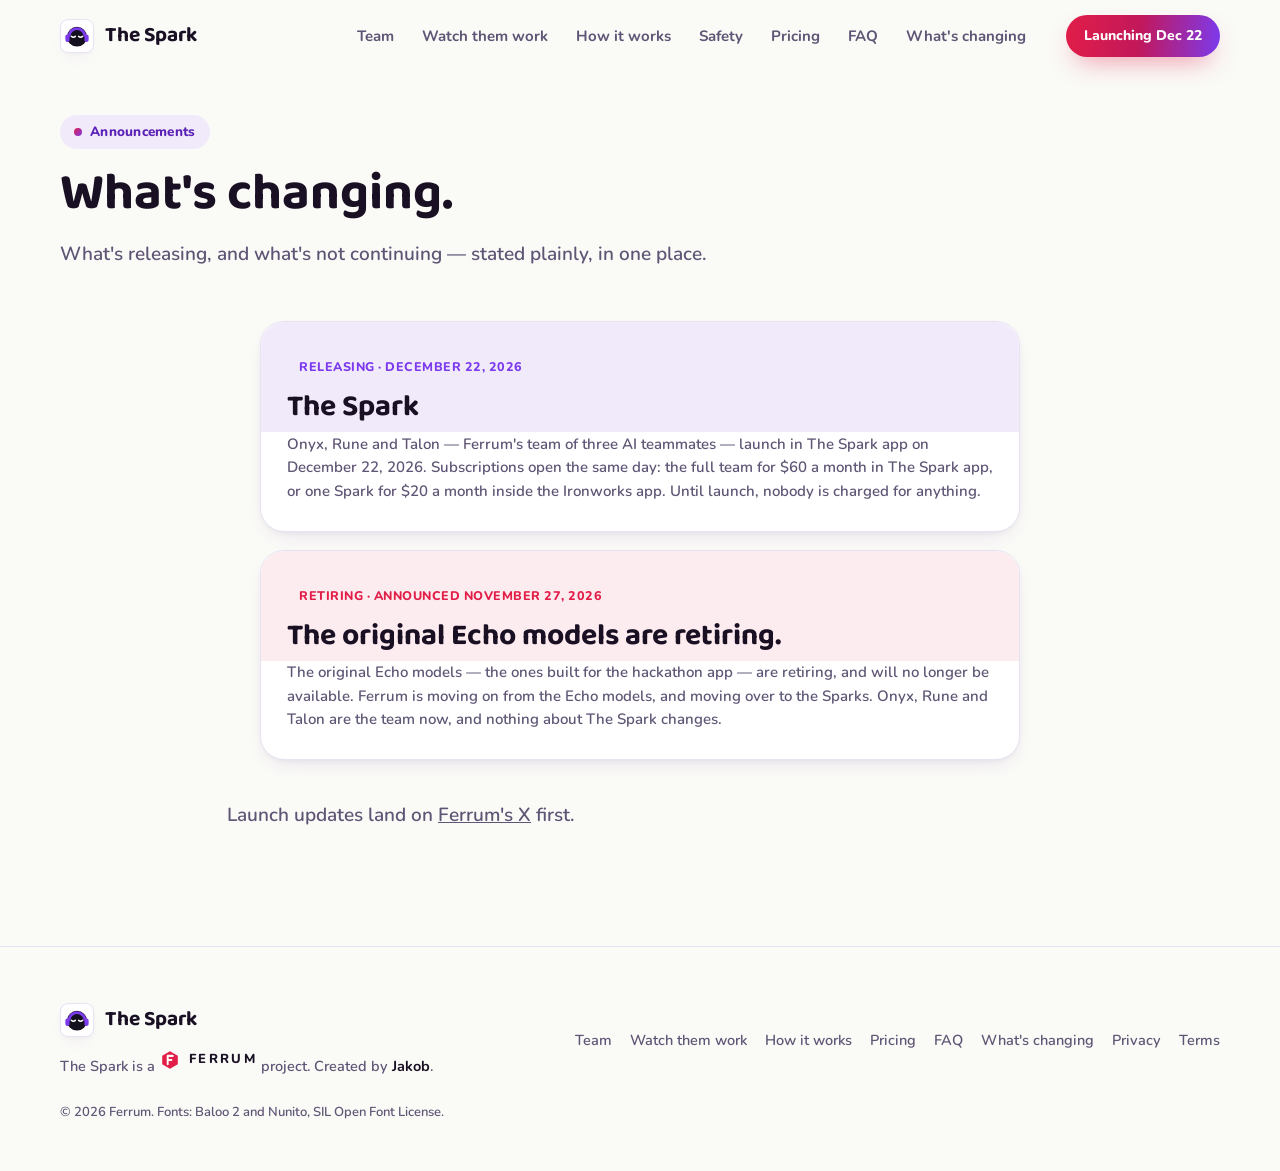
==== docs/changes.html @ 1550c0f9 "Add What's changing page: Spark release + original Echo models retiring" ====
<!DOCTYPE html>
<html lang="en">
<head>
<meta charset="UTF-8">
<meta name="viewport" content="width=device-width, initial-scale=1.0">
<title>What's changing | The Spark — Ferrum</title>
<meta name="description" content="What's releasing and what's not continuing at Ferrum — stated plainly. The Spark launches December 22, 2026. The original Echo models are retiring.">
<link rel="icon" href="assets/onyx.svg" type="image/svg+xml">
<link rel="preconnect" href="https://fonts.googleapis.com">
<link rel="preconnect" href="https://fonts.gstatic.com" crossorigin>
<link href="https://fonts.googleapis.com/css2?family=Baloo+2:wght@600;700;800&family=Nunito:ital,wght@0,400;0,600;0,700;0,800;1,400&display=swap" rel="stylesheet">
<link rel="stylesheet" href="css/site.css">
</head>
<body>
<a class="skip" href="#changes">Skip to content</a>

<header class="nav" id="nav">
  <div class="wrap nav__in">
    <a class="brand" href="index.html" aria-label="The Spark — home"><img class="face face--tile" src="assets/onyx.svg" alt="" width="34" height="34">The Spark</a>
    <button class="nav__menu" id="menu" aria-expanded="false" aria-label="Open menu" aria-controls="navlinks"><span></span><span></span><span></span></button>
    <ul class="nav__links" id="navlinks">
      <li><a href="index.html#team">Team</a></li>
      <li><a href="index.html#app">Watch them work</a></li>
      <li><a href="index.html#how">How it works</a></li>
      <li><a href="index.html#safety">Safety</a></li>
      <li><a href="index.html#pricing">Pricing</a></li>
      <li><a href="index.html#faq">FAQ</a></li>
      <li><a href="changes.html">What's changing</a></li>
    </ul>
    <a class="btn btn--primary btn--sm" href="index.html#get">Launching Dec 22</a>
  </div>
</header>

<main>
<section id="changes" aria-labelledby="changes-h">
  <div class="wrap">
    <div class="sec-head reveal">
      <span class="kicker">Announcements</span>
      <h1 id="changes-h" style="font-size:clamp(34px,5vw,52px)">What's changing.</h1>
      <p class="lead">What's releasing, and what's not continuing — stated plainly, in one place.</p>
    </div>

    <div class="team" style="grid-template-columns:1fr;max-width:760px;margin:0 auto">
      <article class="tcard reveal" style="--i:0;--tint:#F1EAFB;--accent:#7C3AED">
        <span class="role">Releasing · December 22, 2026</span>
        <h3>The Spark</h3>
        <p>Onyx, Rune and Talon — Ferrum's team of three AI teammates — launch in The Spark app on December 22, 2026. Subscriptions open the same day: the full team for $60 a month in The Spark app, or one Spark for $20 a month inside the Ironworks app. Until launch, nobody is charged for anything.</p>
      </article>

      <article class="tcard reveal" style="--i:1;--tint:#FDECEF;--accent:#E11D48">
        <span class="role">Retiring · Announced November 27, 2026</span>
        <h3>The original Echo models are retiring.</h3>
        <p>The original Echo models — the ones built for the hackathon app — are retiring, and will no longer be available. Ferrum is moving on from the Echo models, and moving over to the Sparks. Onyx, Rune and Talon are the team now, and nothing about The Spark changes.</p>
      </article>
    </div>

    <p class="lead" style="text-align:center;margin-top:40px">Launch updates land on <a href="https://x.com/FerrumFoundry">Ferrum's X</a> first.</p>
  </div>
</section>
</main>

<footer>
  <div class="wrap foot">
    <div><a class="brand" href="index.html"><img class="face face--tile" src="assets/onyx.svg" alt="" width="34" height="34">The Spark</a><p style="margin-top:12px">The Spark is a <span class="ferrum"><svg viewBox="0 0 24 24" fill="none" stroke="currentColor" stroke-width="1.8" stroke-linecap="round" stroke-linejoin="round" aria-hidden="true" focusable="false"><path d="M12 2.5 20.5 7.3v9.4L12 21.5 3.5 16.7V7.3Z" fill="#E11D48" stroke="none"/><path d="M9.5 16.5v-9h5.5M9.5 12h4" stroke="#FAFAF7" stroke-width="2.2"/></svg>FERRUM</span> project. Created by <b>Jakob</b>.</p></div>
    <nav aria-label="Footer"><a href="index.html#team">Team</a><a href="index.html#app">Watch them work</a><a href="index.html#how">How it works</a><a href="index.html#pricing">Pricing</a><a href="index.html#faq">FAQ</a><a href="changes.html">What's changing</a><a href="https://ferrumfoundry.github.io/foundry/privacy.html">Privacy</a><a href="https://ferrumfoundry.github.io/foundry/privacy.html">Terms</a></nav>
    <p style="width:100%;font-size:13px">© 2026 Ferrum. Fonts: Baloo 2 and Nunito, SIL Open Font License.</p>
  </div>
</footer>
<script src="js/site.js" defer></script>
</body>
</html>
---- docs/css/site.css ----
/* The Spark — Ferrum. Light "bright sibling" design system.
   Warm off-white, ink text, spark red → violet reserved for accents,
   buttons and the closing band. Faces-first, friendly, clean.
   Fonts: Baloo 2 (display) + Nunito (body) via Google Fonts, OFL. */
:root{
  --bg:#FAFAF7;
  --bg-warm:#F5F1EA;
  --surface:#FFFFFF;
  --tint-violet:#F1EAFB;
  --tint-rose:#FDECEF;
  --tint-amethyst:#F7EDFD;
  --ink:#1A1023;
  --ink-2:#3D3452;
  --muted:#5F5575;
  --dim:#8A7FA3;
  --line:#E8E2F2;
  --line-2:#D9CFEA;
  --red:#E11D48;--red-dark:#BE123C;
  --violet:#7C3AED;--violet-dark:#5B21B6;
  --amethyst:#C084FC;
  --green:#15924F;--green-bg:#E5F6EC;
  --radius:24px;--radius-sm:16px;
  --display:"Baloo 2",ui-rounded,system-ui,sans-serif;
  --sans:"Nunito",ui-sans-serif,system-ui,-apple-system,"Segoe UI",Roboto,Helvetica,Arial,sans-serif;
  --ease:cubic-bezier(.2,.7,.2,1);
  --shadow:0 18px 44px -20px rgba(90,50,160,.20),0 4px 14px -6px rgba(26,16,35,.08);
  --shadow-sm:0 8px 22px -12px rgba(90,50,160,.22),0 2px 6px -2px rgba(26,16,35,.06);
}
*,*::before,*::after{box-sizing:border-box}
html{scroll-behavior:smooth;scroll-padding-top:88px;-webkit-text-size-adjust:100%}
body{margin:0;background:var(--bg);color:var(--ink);font-family:var(--sans);font-size:17px;line-height:1.6;-webkit-font-smoothing:antialiased;overflow-x:hidden}
img,svg{display:block;max-width:100%}
main{overflow-x:clip}
a{color:inherit}
:focus-visible{outline:3px solid var(--violet);outline-offset:3px;border-radius:8px}
.skip{position:absolute;left:-999px;top:8px;z-index:100;background:var(--red);color:#fff;padding:8px 14px;border-radius:10px;font-weight:800;text-decoration:none}
.skip:focus{left:12px}
.wrap{width:min(1160px,100% - 48px);margin-inline:auto}
h1,h2,h3{font-family:var(--display);line-height:1.12;margin:0;font-weight:700;color:var(--ink)}
h2{font-size:clamp(32px,4.4vw,50px);letter-spacing:-.01em}
h3{font-size:22px}
p{margin:0}
.lead{color:var(--muted);font-size:clamp(17px,1.5vw,19px);max-width:62ch;font-weight:600}
.grad{background:linear-gradient(95deg,var(--red) 10%,var(--violet) 90%);-webkit-background-clip:text;background-clip:text;color:transparent}
section{position:relative;padding:clamp(72px,9vw,118px) 0}
.band{background:var(--bg-warm)}
.sec-head{display:grid;gap:16px;margin-bottom:52px;max-width:720px}
.sec-head--center{margin-inline:auto;text-align:center;justify-items:center}
.kicker{display:inline-flex;align-items:center;gap:8px;width:fit-content;padding:6px 14px;border-radius:999px;background:var(--tint-violet);color:var(--violet-dark);font-weight:800;font-size:13.5px;letter-spacing:.02em}
.kicker::before{content:"";width:8px;height:8px;border-radius:50%;background:linear-gradient(135deg,var(--red),var(--violet))}
.sec-head--center .kicker{margin-inline:auto}
.face{display:block}
.face--tile{background:#fff;border:1px solid var(--line);border-radius:24%;box-shadow:var(--shadow-sm)}

/* ---------- nav ---------- */
.nav{position:fixed;inset:0 0 auto 0;z-index:50;transition:background .3s,border-color .3s,box-shadow .3s;border-bottom:1px solid transparent}
.nav.is-stuck{background:rgba(250,250,247,.86);-webkit-backdrop-filter:blur(14px) saturate(1.3);backdrop-filter:blur(14px) saturate(1.3);border-color:var(--line);box-shadow:0 6px 24px -18px rgba(26,16,35,.25)}
.nav__in{display:flex;align-items:center;gap:28px;height:72px}
.brand{display:flex;align-items:center;gap:11px;text-decoration:none;font-family:var(--display);font-weight:700;font-size:21px;color:var(--ink)}
.brand .face{width:34px;height:34px}
.nav__links{display:flex;gap:4px;margin-left:auto;list-style:none;padding:0;margin-block:0}
.nav__links a{display:block;text-decoration:none;color:var(--muted);font-weight:700;font-size:15px;padding:8px 12px;border-radius:999px;transition:color .2s,background .2s}
.nav__links a:hover{color:var(--ink);background:var(--tint-violet)}
.nav__links a.is-active{color:var(--violet-dark);background:var(--tint-violet)}
.nav__menu{display:none;margin-left:auto;background:#fff;border:1px solid var(--line-2);color:var(--ink);border-radius:12px;width:44px;height:44px;cursor:pointer}
.nav__menu span{display:block;width:18px;height:2px;background:currentColor;margin:4px auto;border-radius:2px;transition:transform .3s,opacity .3s}
.nav.is-open .nav__menu span:nth-child(1){transform:translateY(6px) rotate(45deg)}
.nav.is-open .nav__menu span:nth-child(2){opacity:0}
.nav.is-open .nav__menu span:nth-child(3){transform:translateY(-6px) rotate(-45deg)}

/* ---------- buttons ---------- */
.btn{position:relative;display:inline-flex;align-items:center;gap:10px;padding:14px 26px;border-radius:999px;font-weight:800;font-size:16px;text-decoration:none;cursor:pointer;font-family:inherit;transition:transform .25s var(--ease),box-shadow .25s,background .25s}
.btn svg{width:18px;height:18px;flex:none}
.btn:hover{transform:translateY(-2px)}
.btn--primary{border:0;color:#fff;background:linear-gradient(95deg,var(--red) 0%,#C2185B 48%,var(--violet) 100%);box-shadow:0 12px 26px -10px rgba(225,29,72,.5)}
.btn--primary:hover{box-shadow:0 16px 32px -10px rgba(124,58,237,.55)}
.btn--ghost{border:2px solid var(--line-2);background:#fff;color:var(--ink)}
.btn--ghost:hover{border-color:var(--violet);color:var(--violet-dark)}
.btn--light{border:0;background:#fff;color:var(--ink);box-shadow:0 12px 26px -12px rgba(0,0,0,.45)}
.btn--light:hover{color:var(--violet-dark)}
.btn--sm{padding:10px 18px;font-size:14px}

/* ---------- hero ---------- */
.hero{padding:132px 0 84px;text-align:center;overflow:hidden}
.hero__wash{position:absolute;inset:0;pointer-events:none}
.hero__wash i{position:absolute;border-radius:50%;filter:blur(70px)}
.wash--red{width:520px;height:520px;left:-140px;top:-120px;background:radial-gradient(circle,rgba(225,29,72,.13),transparent 65%)}
.wash--violet{width:560px;height:560px;right:-160px;top:-80px;background:radial-gradient(circle,rgba(124,58,237,.14),transparent 65%)}
.wash--amber{width:420px;height:420px;left:38%;bottom:-260px;background:radial-gradient(circle,rgba(192,132,252,.12),transparent 65%)}
.hero__in{position:relative;display:grid;justify-items:center}
.trio{display:flex;align-items:flex-end;justify-content:center;gap:clamp(10px,3vw,34px);margin-bottom:38px}
.trio__face{margin:0;display:grid;justify-items:center;gap:10px}
.trio__face img{border-radius:50%;animation:bob 5.2s ease-in-out infinite}
.trio__face--lead img{width:clamp(150px,24vw,210px);height:auto;filter:drop-shadow(0 22px 30px rgba(124,58,237,.30))}
.trio__face--side img{width:clamp(104px,17vw,150px);height:auto;animation-delay:-1.7s}
.trio__face--side:last-child img{animation-delay:-3.3s;filter:drop-shadow(0 18px 26px rgba(225,29,72,.26))}
.trio__face--side:first-child img{filter:drop-shadow(0 18px 26px rgba(168,85,247,.28))}
.trio figcaption{font-weight:800;font-size:14px;color:var(--muted)}
@keyframes bob{0%,100%{transform:translateY(0)}50%{transform:translateY(-9px)}}
.hero h1{font-size:clamp(40px,6.2vw,68px);font-weight:800;letter-spacing:-.015em;max-width:16ch}
.hero .lead{margin-top:22px;text-align:center}
.hero__cta{display:flex;gap:14px;flex-wrap:wrap;justify-content:center;margin-top:32px}
.hero__meta{margin-top:22px;color:var(--dim);font-size:14.5px;font-weight:700}

/* ---------- reveal ---------- */
.reveal{opacity:0;transform:translateY(22px);transition:opacity .8s var(--ease),transform .8s var(--ease);transition-delay:calc(var(--i,0) * 80ms)}
.reveal.is-in{opacity:1;transform:none}

/* ---------- team ---------- */
.team{display:grid;grid-template-columns:repeat(3,1fr);gap:18px}
.tcard{position:relative;padding:30px 26px 28px;border-radius:var(--radius);background:var(--surface);border:1px solid var(--line);box-shadow:var(--shadow-sm);transition:transform .35s var(--ease),box-shadow .35s}
.tcard:hover{transform:translateY(-5px);box-shadow:var(--shadow)}
.tcard::before{content:"";position:absolute;inset:0 0 auto 0;height:110px;border-radius:var(--radius) var(--radius) 0 0;background:var(--tint)}
.tcard .face{position:relative;width:104px;height:104px;margin-bottom:18px;filter:drop-shadow(0 12px 18px rgba(26,16,35,.18))}
.bob{animation:bob 5.2s ease-in-out infinite}
.tcard .role{position:relative;display:inline-block;padding:4px 12px;border-radius:999px;background:var(--tint);color:var(--accent);font-weight:800;font-size:12.5px;letter-spacing:.04em;text-transform:uppercase}
.tcard h3{position:relative;font-size:30px;margin:10px 0 8px}
.tcard p{position:relative;color:var(--muted);font-size:15px;font-weight:600;line-height:1.55}
.tcard ul{position:relative;list-style:none;padding:0;margin:18px 0 0;display:grid;gap:8px;font-size:14px;color:var(--muted);font-weight:600}
.tcard li{display:flex;gap:9px}
.tcard li::before{content:"";flex:none;width:7px;height:7px;border-radius:50%;margin-top:8px;background:var(--accent)}

/* ---------- watch them work ---------- */
.devices{position:relative;margin-bottom:8px}
.frame{margin:0;border-radius:22px;background:#fff;padding:10px;border:1px solid var(--line);box-shadow:var(--shadow)}
.frame img{border-radius:14px;width:100%;height:auto}
.phone{position:absolute;right:-1%;bottom:-46px;width:24%;margin:0;border-radius:34px;padding:8px;background:#fff;border:1px solid var(--line);box-shadow:var(--shadow)}
.phone img{border-radius:27px;width:100%;height:auto}
.flist{display:grid;grid-template-columns:repeat(4,1fr);gap:16px;margin-top:84px}
.flist>div{background:var(--surface);border:1px solid var(--line);border-radius:var(--radius-sm);padding:20px;box-shadow:var(--shadow-sm)}
.flist h3{font-size:17.5px;margin-bottom:5px}
.flist p{color:var(--muted);font-size:14.5px;font-weight:600}
.reach{display:grid;grid-template-columns:1fr 1fr;gap:18px;margin-top:22px;align-items:start}
.msg{padding:20px 22px;border-radius:20px;background:var(--surface);border:1px solid var(--line);box-shadow:var(--shadow-sm)}
.msg__h{display:flex;align-items:center;gap:10px;color:var(--dim);font-size:12.5px;font-weight:800;letter-spacing:.06em;text-transform:uppercase;margin-bottom:12px}
.msg__h .face{width:28px;height:28px}
.msg .you{display:block;margin-left:auto;width:fit-content;max-width:88%;background:var(--violet);color:#fff;padding:10px 15px;border-radius:18px 18px 4px 18px;font-size:15px;font-weight:600;margin-bottom:9px}
.msg .bot{display:block;width:fit-content;max-width:92%;background:var(--tint-violet);color:var(--ink-2);padding:10px 15px;border-radius:18px 18px 18px 4px;font-size:15px;font-weight:600}
.msg p{color:var(--ink-2);font-size:15.5px;font-weight:600}
.msg__note{margin-top:12px;color:var(--muted)!important;font-size:14.5px!important}
.wave{display:flex;align-items:center;gap:3px;height:30px;margin:4px 0 12px}
.wave i{width:3.5px;border-radius:3px;background:linear-gradient(var(--red),var(--violet));height:30%;animation:wave 1.1s ease-in-out infinite}
.wave i:nth-child(3n){animation-delay:-.3s}.wave i:nth-child(4n){animation-delay:-.55s}.wave i:nth-child(5n){animation-delay:-.8s}.wave i:nth-child(7n){animation-delay:-.15s}
@keyframes wave{50%{height:100%}}

/* ---------- how it works ---------- */
.steps{list-style:none;margin:0 0 26px;padding:0;display:grid;grid-template-columns:repeat(3,1fr);gap:18px;counter-reset:step}
.step{position:relative;background:var(--surface);border:1px solid var(--line);border-radius:var(--radius);padding:28px 26px;box-shadow:var(--shadow-sm)}
.step__n{display:grid;place-items:center;width:46px;height:46px;border-radius:50%;background:linear-gradient(135deg,var(--red),var(--violet));color:#fff;font-family:var(--display);font-weight:800;font-size:21px;margin-bottom:18px;box-shadow:0 8px 18px -6px rgba(225,29,72,.55)}
.step h3{font-size:23px;margin-bottom:8px}
.step p{color:var(--muted);font-size:15.5px;font-weight:600}
.record{background:var(--surface);border:1px solid var(--line);border-radius:var(--radius);box-shadow:var(--shadow);overflow:hidden}
.record__bar{display:flex;align-items:center;gap:12px;padding:16px 22px;border-bottom:1px solid var(--line);background:var(--tint-violet)}
.record__bar b{font-family:var(--display);font-size:18px}
.record__sample{padding:3px 11px;border-radius:999px;background:#fff;border:1px solid var(--line-2);color:var(--violet-dark);font-size:12.5px;font-weight:800;letter-spacing:.03em;text-transform:uppercase}
.record__count{margin-left:auto;color:var(--muted);font-size:13.5px;font-weight:800}
.log{list-style:none;margin:0;padding:14px 12px 18px;display:grid;gap:4px}
.log li{display:flex;align-items:center;gap:12px;padding:10px 12px;border-radius:14px;opacity:0;transform:translateY(8px);transition:opacity .45s var(--ease),transform .45s var(--ease),background .4s}
.log li.is-in{opacity:1;transform:none}
.log li.is-now{background:var(--tint-violet)}
.log .face{width:34px;height:34px;flex:none}
.log .t{flex:1;min-width:0;font-size:15px;font-weight:700;line-height:1.35}
.log .t small{display:block;color:var(--dim);font-size:12.5px;font-weight:700}
.log time{font-size:12px;color:var(--dim);font-weight:800}
.log .ok{width:20px;height:20px;flex:none;color:var(--green)}
.log .approve-li{display:block;padding:2px 6px}
.approve{padding:18px;border-radius:18px;border:2px solid #F6C3CF;background:var(--tint-rose)}
.approve__h{display:flex;align-items:center;gap:10px;font-size:15.5px}
.approve__h .face{width:30px;height:30px}
.approve .row{display:flex;gap:9px;margin-top:14px}
.approve .row span{flex:1;text-align:center;padding:9px 0;border-radius:12px;font-weight:800;font-size:14.5px;background:#fff;border:1px solid var(--line-2);color:var(--ink-2)}
.approve .row .do{background:var(--violet);border-color:var(--violet);color:#fff}
.approve.is-done .row .dont{background:var(--green);border-color:var(--green);color:#fff}
.approve .row .dont{transition:background .4s,border-color .4s,color .4s}
.approve__note{margin-top:12px;color:var(--muted);font-size:13.5px;font-weight:600}
.approve__note b{color:var(--ink)}

/* ---------- safety ---------- */
.sgrid{display:grid;grid-template-columns:repeat(3,1fr);gap:18px}
.scard{padding:26px;border-radius:var(--radius);background:var(--surface);border:1px solid var(--line);box-shadow:var(--shadow-sm);transition:transform .35s var(--ease),box-shadow .35s}
.scard:hover{transform:translateY(-4px);box-shadow:var(--shadow)}
.scard .ic{width:44px;height:44px;border-radius:14px;display:grid;place-items:center;margin-bottom:16px;background:var(--tint-rose);color:var(--red-dark)}
.scard:nth-child(even) .ic{background:var(--tint-violet);color:var(--violet-dark)}
.scard .ic svg{width:23px;height:23px}
.scard h3{font-size:19.5px;margin-bottom:7px}
.scard p{color:var(--muted);font-size:15px;font-weight:600}

/* ---------- pricing ---------- */
.price-grid{display:grid;grid-template-columns:1fr 1fr;gap:18px}
.plat{position:relative;padding:30px;border-radius:26px;background:var(--surface);border:1px solid var(--line);box-shadow:var(--shadow-sm);display:flex;flex-direction:column;gap:18px;transition:transform .35s var(--ease),box-shadow .35s}
.plat:hover{transform:translateY(-4px);box-shadow:var(--shadow)}
.plat--team{border:2px solid transparent;background:linear-gradient(var(--surface),var(--surface)) padding-box,linear-gradient(120deg,var(--red),var(--violet)) border-box}
.plat__tag{position:absolute;top:-14px;left:26px;padding:4px 13px;border-radius:999px;background:linear-gradient(95deg,var(--red),var(--violet));color:#fff;font-size:12.5px;font-weight:800;letter-spacing:.03em;text-transform:uppercase}
.plat__h{display:flex;align-items:center;gap:14px}
.plat__h .faces{display:flex}
.plat__h .faces .face{width:46px;height:46px}
.plat__h .faces .face + .face{margin-left:-13px}
.plat__h h3{font-size:22px}
.plat__h small{color:var(--dim);font-size:14px;font-weight:700}
.plat .price{font-family:var(--display);font-size:clamp(42px,4.6vw,56px);font-weight:800;letter-spacing:-.01em;line-height:1;color:var(--ink)}
.plat .price small{font-family:var(--sans);font-size:17px;color:var(--muted);font-weight:700}
.plat ul{margin:0;padding:0;list-style:none;display:grid;gap:11px}
.plat li{display:flex;gap:12px;color:var(--muted);font-size:15.5px;font-weight:600;align-items:flex-start}
.plat li svg{flex:none;width:20px;height:20px;margin-top:2px;color:var(--red)}
.plat--team li svg{color:var(--violet)}
.price-note{margin-top:24px;color:var(--muted);font-size:15.5px;font-weight:600;max-width:80ch}
.price-note b{color:var(--ink)}

/* ---------- faq ---------- */
.faq{max-width:860px;margin-inline:auto}
.faq details{border-bottom:1px solid var(--line-2)}
.faq summary{list-style:none;cursor:pointer;display:flex;justify-content:space-between;align-items:center;gap:20px;padding:24px 4px;font-family:var(--display);font-weight:700;font-size:20px;color:var(--ink)}
.faq summary::-webkit-details-marker{display:none}
.faq summary i{position:relative;flex:none;width:30px;height:30px;border-radius:50%;background:#fff;border:1px solid var(--line-2);transition:transform .4s var(--ease),background .3s}
.faq summary i::before,.faq summary i::after{content:"";position:absolute;left:50%;top:50%;width:11px;height:2px;margin:-1px 0 0 -5.5px;background:var(--violet-dark);border-radius:2px}
.faq summary i::after{transform:rotate(90deg);transition:transform .4s var(--ease)}
.faq details[open] summary i{background:var(--tint-violet);transform:rotate(180deg)}
.faq details[open] summary i::after{transform:rotate(0)}
.faq .ans{display:grid;grid-template-rows:0fr;transition:grid-template-rows .45s var(--ease)}
.faq details[open] .ans{grid-template-rows:1fr}
.faq .ans>div{overflow:hidden}
.faq .ans p{color:var(--muted);font-weight:600;padding:0 4px 24px;max-width:70ch}

/* ---------- closing band ---------- */
.closing{position:relative;overflow:hidden;border-radius:34px;padding:clamp(40px,6vw,72px);color:#fff;background:linear-gradient(120deg,var(--red) 0%,#C2185B 45%,var(--violet) 100%);box-shadow:0 30px 60px -28px rgba(190,18,60,.55)}
.closing::after{content:"";position:absolute;inset:auto -10% -55% auto;width:480px;height:480px;border-radius:50%;background:radial-gradient(circle,rgba(255,255,255,.22),transparent 65%);pointer-events:none}
.closing__head{display:flex;align-items:center;gap:26px;margin-bottom:8px}
.closing__head .face{width:96px;height:96px;animation:bob 6s ease-in-out infinite;filter:drop-shadow(0 16px 26px rgba(0,0,0,.35))}
.closing h2{color:#fff}
.closing .lead{color:rgba(255,255,255,.88)}
.closing__cta{margin-top:32px;display:flex;gap:14px;flex-wrap:wrap;align-items:center}
.closing__note{margin-top:28px;color:rgba(255,255,255,.85);font-size:15px;font-weight:600;max-width:80ch}
.closing__note b{color:#fff}
.notice{margin-top:18px;display:inline-flex;gap:10px;align-items:flex-start;padding:12px 16px;border-radius:14px;background:rgba(255,255,255,.14);border:1px solid rgba(255,255,255,.35);color:#fff;font-size:14px;font-weight:600}
.notice svg{width:18px;height:18px;flex:none;margin-top:1px}

/* ---------- footer ---------- */
footer{padding:56px 0 48px;border-top:1px solid var(--line);color:var(--muted);font-size:14.5px;font-weight:600}
.foot{display:flex;flex-wrap:wrap;gap:24px;align-items:center;justify-content:space-between}
.foot nav{display:flex;gap:18px;flex-wrap:wrap}
.foot nav a{text-decoration:none;color:var(--muted)}
.foot nav a:hover{color:var(--ink)}
.foot b{color:var(--ink)}
.ferrum{display:inline-flex;align-items:center;gap:8px;font-weight:800;letter-spacing:.18em;font-size:13px;color:var(--ink)}
.ferrum svg{width:22px;height:22px}

/* ---------- responsive ---------- */
@media (max-width:920px){
  .nav__links{position:fixed;inset:72px 0 auto 0;flex-direction:column;padding:12px 20px 20px;background:rgba(250,250,247,.97);-webkit-backdrop-filter:blur(16px);backdrop-filter:blur(16px);border-bottom:1px solid var(--line);box-shadow:0 24px 34px -24px rgba(26,16,35,.3);transform:translateY(-12px);opacity:0;pointer-events:none;transition:opacity .25s,transform .25s}
  .nav.is-open .nav__links{opacity:1;transform:none;pointer-events:auto}
  .nav__links a{padding:13px 12px;font-size:17px}
  .nav__menu{display:block}
  .nav .btn--sm{display:none}
  .team,.sgrid{grid-template-columns:1fr 1fr}
  .flist{grid-template-columns:1fr 1fr}
  .steps{grid-template-columns:1fr}
  .phone{width:27%;bottom:-34px}
}
@media (max-width:600px){
  body{font-size:16px}
  .wrap{width:calc(100% - 36px)}
  .hero{padding-top:112px}
  .hero__cta .btn{flex:1 1 100%;justify-content:center}
  .team,.sgrid,.flist,.price-grid,.reach{grid-template-columns:1fr}
  .flist{margin-top:64px}
  .phone{width:32%;right:0;bottom:-26px}
  .closing__head{flex-direction:column;align-items:flex-start}
  .trio{gap:8px}
  .trio figcaption{font-size:12px}
}
@media (prefers-reduced-motion:reduce){
  html{scroll-behavior:auto}
  *,*::before,*::after{animation:none!important;transition:none!important}
  .reveal,.log li{opacity:1!important;transform:none!important}
}
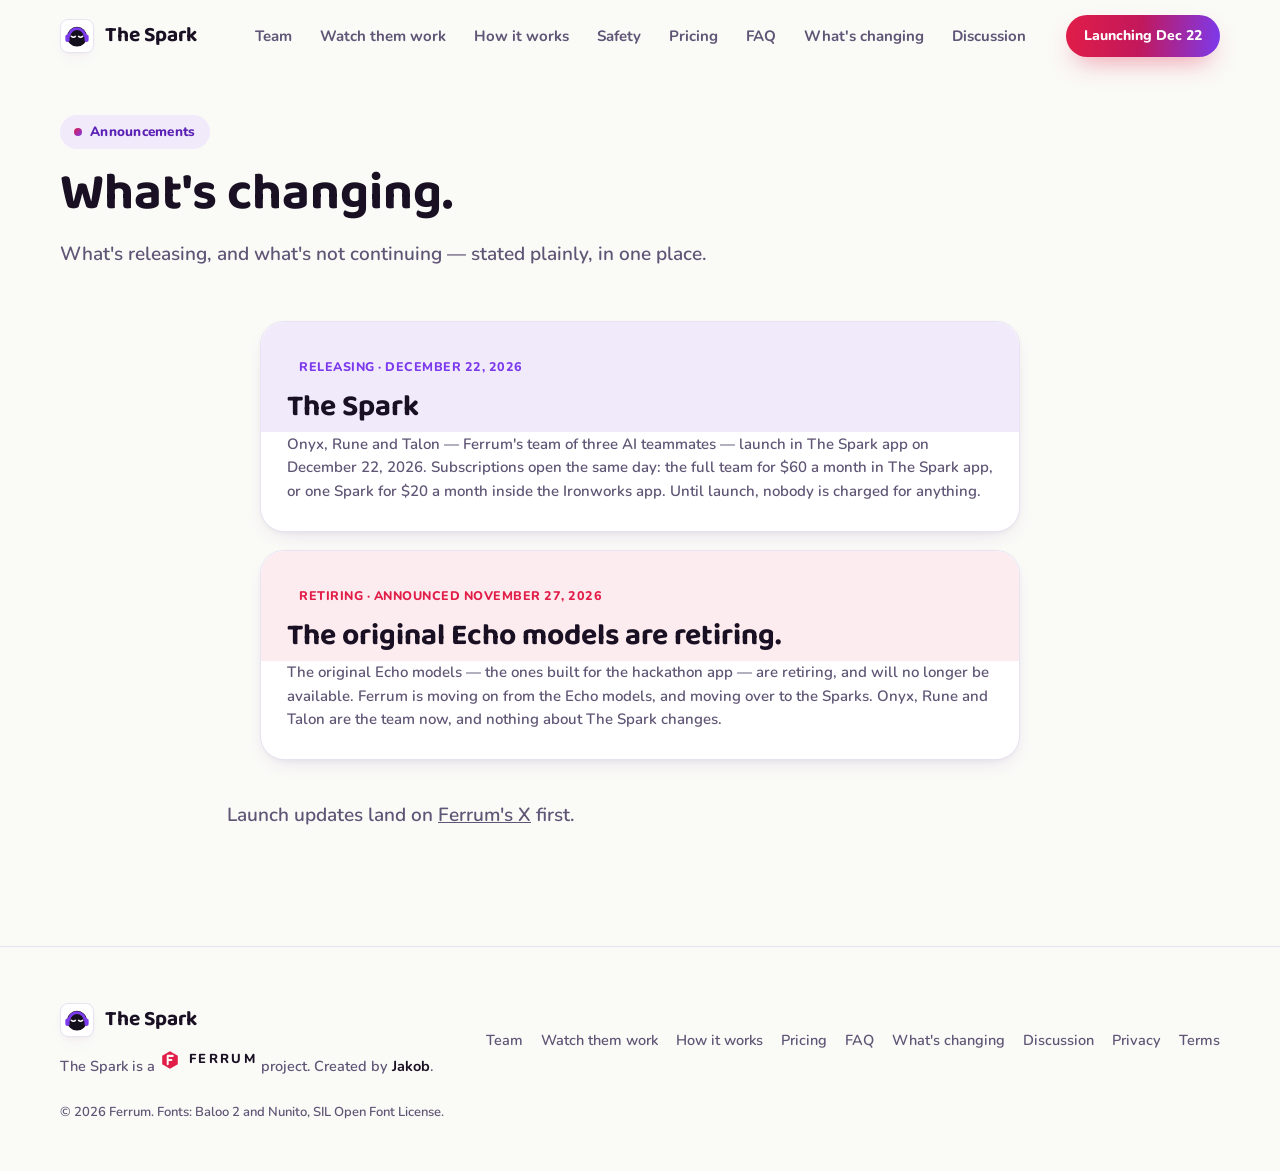
==== commit 3020f339: "Link Discussion page from nav and footer" ====
--- a/docs/changes.html
+++ b/docs/changes.html
@@ -26,6 +26,7 @@
       <li><a href="index.html#pricing">Pricing</a></li>
       <li><a href="index.html#faq">FAQ</a></li>
       <li><a href="changes.html">What's changing</a></li>
+      <li><a href="discuss.html">Discussion</a></li>
     </ul>
     <a class="btn btn--primary btn--sm" href="index.html#get">Launching Dec 22</a>
   </div>
@@ -62,7 +63,7 @@
 <footer>
   <div class="wrap foot">
     <div><a class="brand" href="index.html"><img class="face face--tile" src="assets/onyx.svg" alt="" width="34" height="34">The Spark</a><p style="margin-top:12px">The Spark is a <span class="ferrum"><svg viewBox="0 0 24 24" fill="none" stroke="currentColor" stroke-width="1.8" stroke-linecap="round" stroke-linejoin="round" aria-hidden="true" focusable="false"><path d="M12 2.5 20.5 7.3v9.4L12 21.5 3.5 16.7V7.3Z" fill="#E11D48" stroke="none"/><path d="M9.5 16.5v-9h5.5M9.5 12h4" stroke="#FAFAF7" stroke-width="2.2"/></svg>FERRUM</span> project. Created by <b>Jakob</b>.</p></div>
-    <nav aria-label="Footer"><a href="index.html#team">Team</a><a href="index.html#app">Watch them work</a><a href="index.html#how">How it works</a><a href="index.html#pricing">Pricing</a><a href="index.html#faq">FAQ</a><a href="changes.html">What's changing</a><a href="https://ferrumfoundry.github.io/foundry/privacy.html">Privacy</a><a href="https://ferrumfoundry.github.io/foundry/privacy.html">Terms</a></nav>
+    <nav aria-label="Footer"><a href="index.html#team">Team</a><a href="index.html#app">Watch them work</a><a href="index.html#how">How it works</a><a href="index.html#pricing">Pricing</a><a href="index.html#faq">FAQ</a><a href="changes.html">What's changing</a><a href="discuss.html">Discussion</a><a href="https://ferrumfoundry.github.io/foundry/privacy.html">Privacy</a><a href="https://ferrumfoundry.github.io/foundry/privacy.html">Terms</a></nav>
     <p style="width:100%;font-size:13px">© 2026 Ferrum. Fonts: Baloo 2 and Nunito, SIL Open Font License.</p>
   </div>
 </footer>
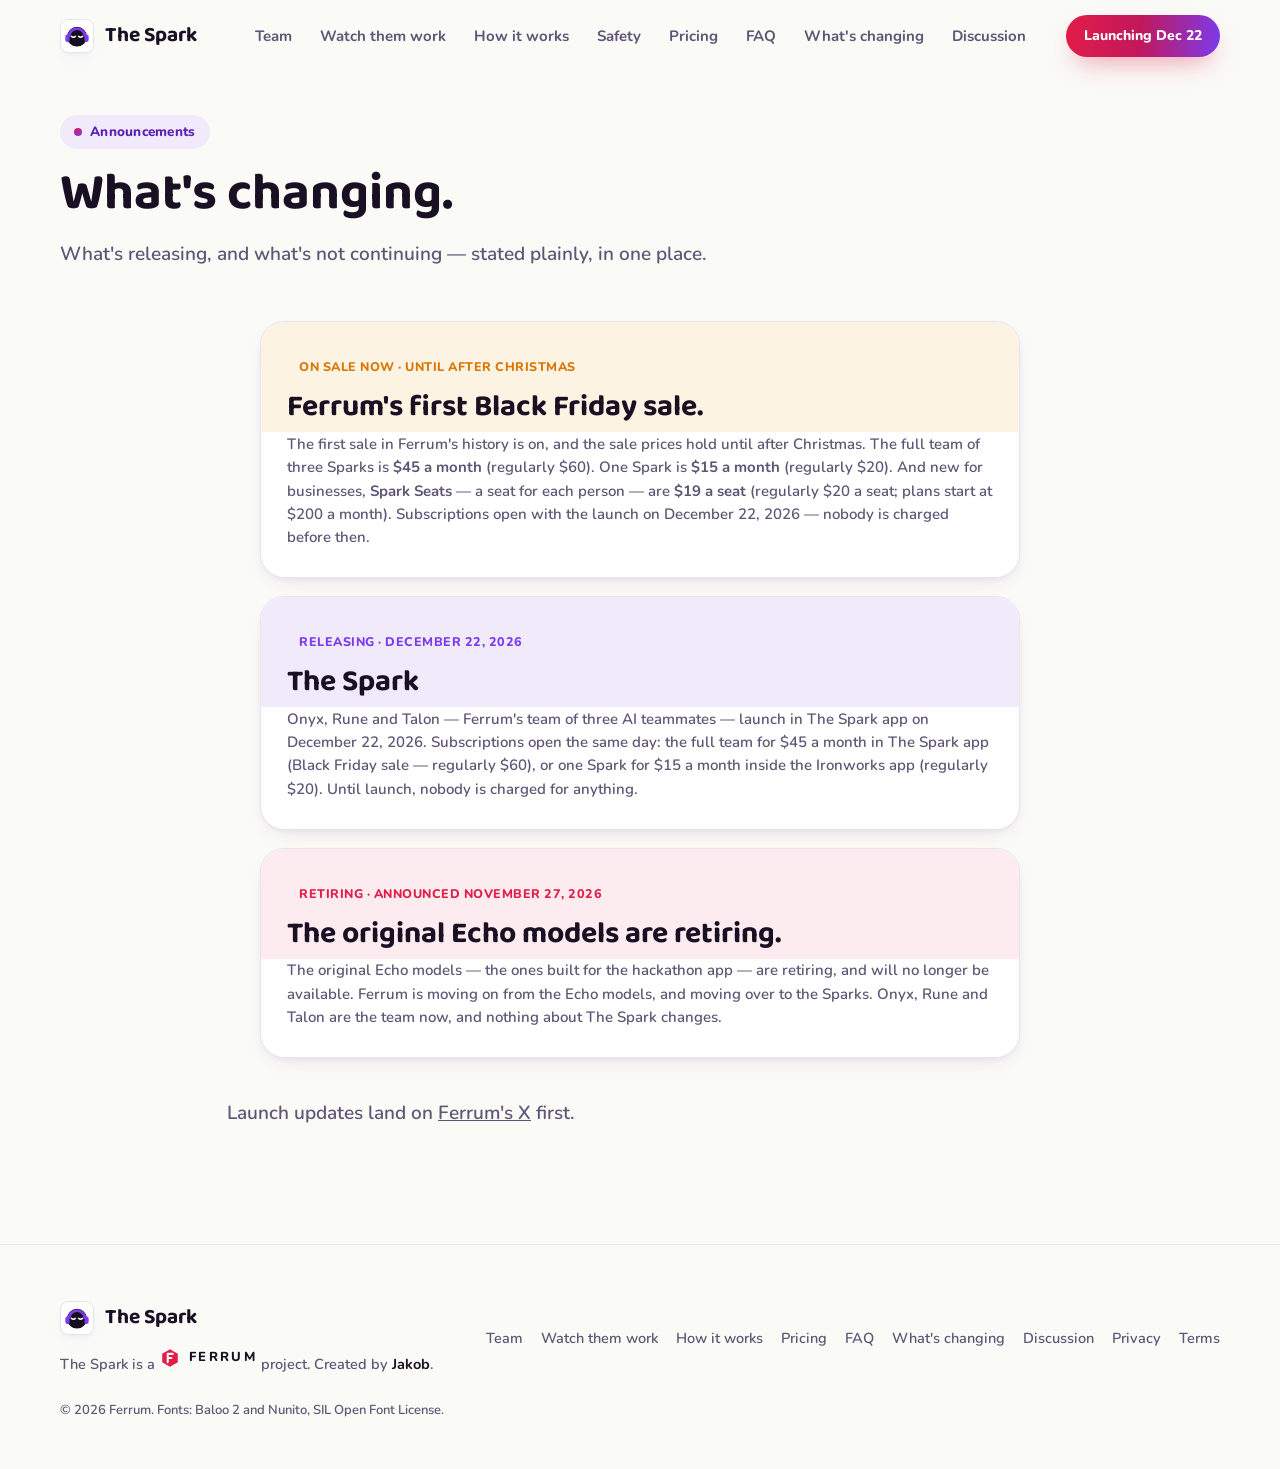
==== commit 206644f5: "Announce Ferrum first Black Friday sale; update launch prices" ====
--- a/docs/changes.html
+++ b/docs/changes.html
@@ -42,13 +42,19 @@
     </div>
 
     <div class="team" style="grid-template-columns:1fr;max-width:760px;margin:0 auto">
-      <article class="tcard reveal" style="--i:0;--tint:#F1EAFB;--accent:#7C3AED">
+      <article class="tcard reveal" style="--i:0;--tint:#FDF3E3;--accent:#D97706">
+        <span class="role">On sale now · Until after Christmas</span>
+        <h3>Ferrum's first Black Friday sale.</h3>
+        <p>The first sale in Ferrum's history is on, and the sale prices hold until after Christmas. The full team of three Sparks is <b>$45 a month</b> (regularly $60). One Spark is <b>$15 a month</b> (regularly $20). And new for businesses, <b>Spark Seats</b> — a seat for each person — are <b>$19 a seat</b> (regularly $20 a seat; plans start at $200 a month). Subscriptions open with the launch on December 22, 2026 — nobody is charged before then.</p>
+      </article>
+
+      <article class="tcard reveal" style="--i:1;--tint:#F1EAFB;--accent:#7C3AED">
         <span class="role">Releasing · December 22, 2026</span>
         <h3>The Spark</h3>
-        <p>Onyx, Rune and Talon — Ferrum's team of three AI teammates — launch in The Spark app on December 22, 2026. Subscriptions open the same day: the full team for $60 a month in The Spark app, or one Spark for $20 a month inside the Ironworks app. Until launch, nobody is charged for anything.</p>
+        <p>Onyx, Rune and Talon — Ferrum's team of three AI teammates — launch in The Spark app on December 22, 2026. Subscriptions open the same day: the full team for $45 a month in The Spark app (Black Friday sale — regularly $60), or one Spark for $15 a month inside the Ironworks app (regularly $20). Until launch, nobody is charged for anything.</p>
       </article>
 
-      <article class="tcard reveal" style="--i:1;--tint:#FDECEF;--accent:#E11D48">
+      <article class="tcard reveal" style="--i:2;--tint:#FDECEF;--accent:#E11D48">
         <span class="role">Retiring · Announced November 27, 2026</span>
         <h3>The original Echo models are retiring.</h3>
         <p>The original Echo models — the ones built for the hackathon app — are retiring, and will no longer be available. Ferrum is moving on from the Echo models, and moving over to the Sparks. Onyx, Rune and Talon are the team now, and nothing about The Spark changes.</p>
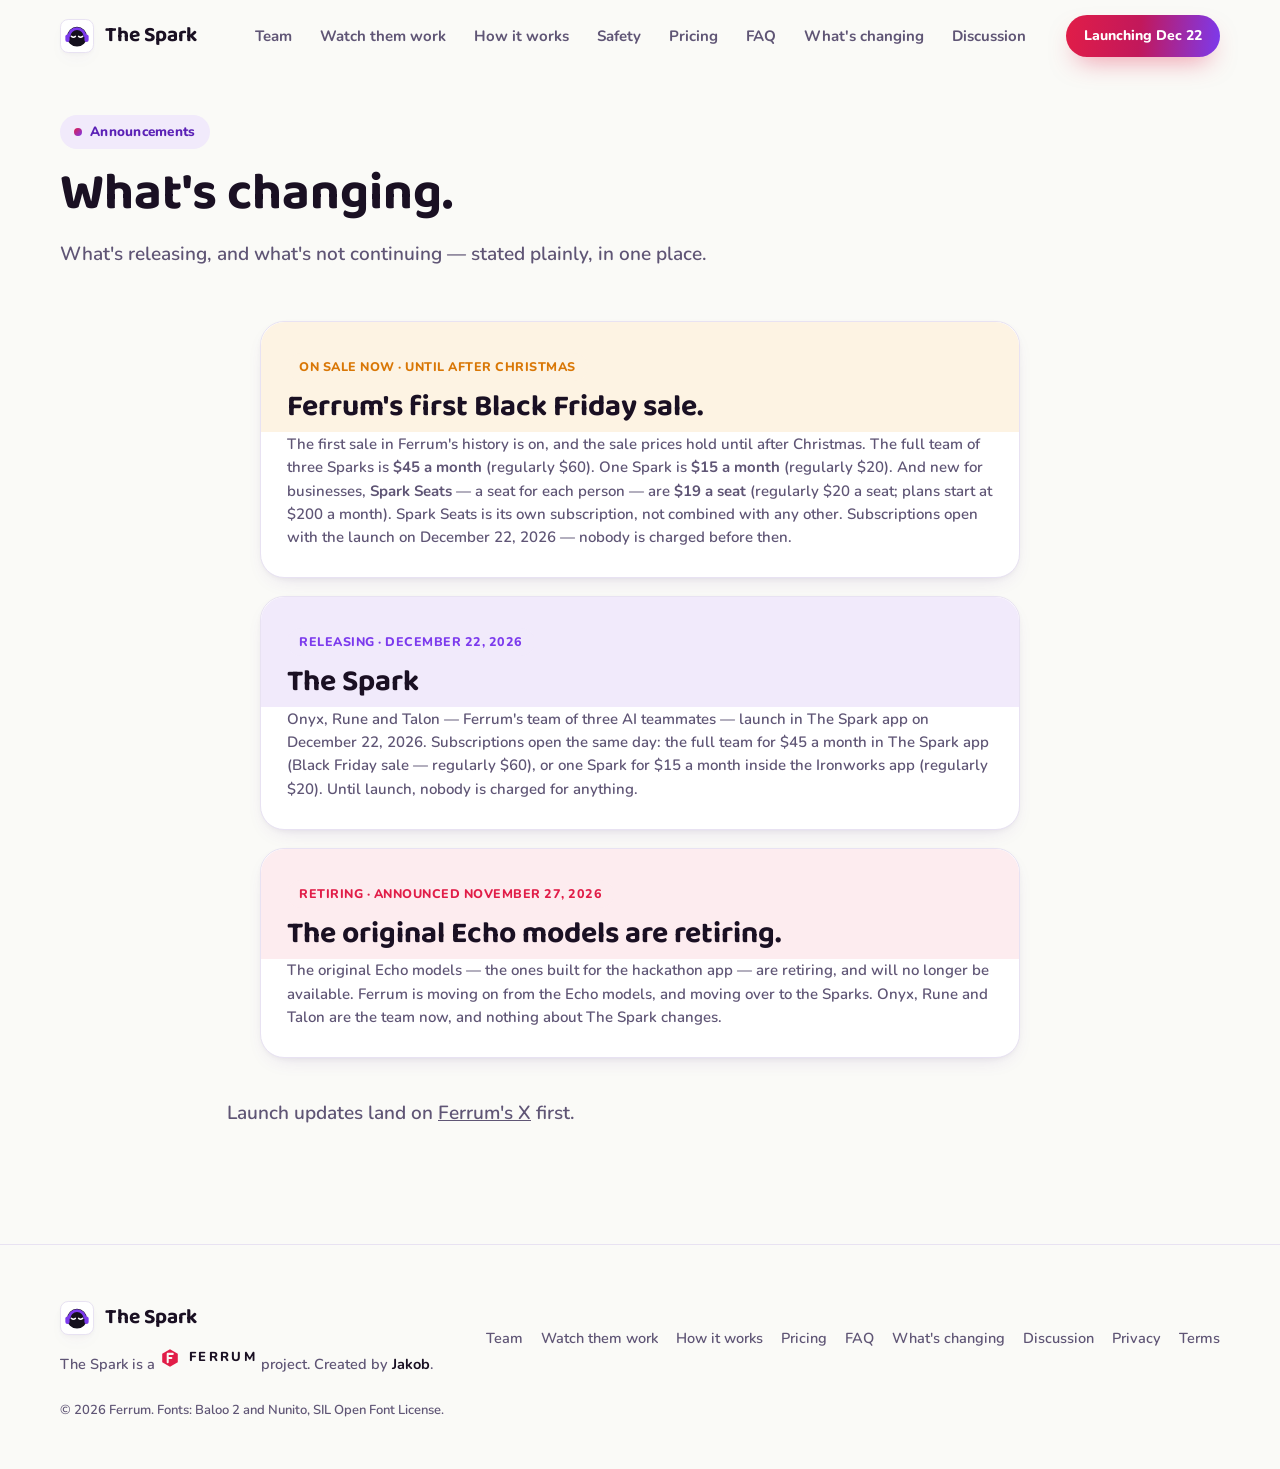
==== commit e17e705d: "Spark Seats is its own subscription — say so in the sale announcement" ====
--- a/docs/changes.html
+++ b/docs/changes.html
@@ -45,7 +45,7 @@
       <article class="tcard reveal" style="--i:0;--tint:#FDF3E3;--accent:#D97706">
         <span class="role">On sale now · Until after Christmas</span>
         <h3>Ferrum's first Black Friday sale.</h3>
-        <p>The first sale in Ferrum's history is on, and the sale prices hold until after Christmas. The full team of three Sparks is <b>$45 a month</b> (regularly $60). One Spark is <b>$15 a month</b> (regularly $20). And new for businesses, <b>Spark Seats</b> — a seat for each person — are <b>$19 a seat</b> (regularly $20 a seat; plans start at $200 a month). Subscriptions open with the launch on December 22, 2026 — nobody is charged before then.</p>
+        <p>The first sale in Ferrum's history is on, and the sale prices hold until after Christmas. The full team of three Sparks is <b>$45 a month</b> (regularly $60). One Spark is <b>$15 a month</b> (regularly $20). And new for businesses, <b>Spark Seats</b> — a seat for each person — are <b>$19 a seat</b> (regularly $20 a seat; plans start at $200 a month). Spark Seats is its own subscription, not combined with any other. Subscriptions open with the launch on December 22, 2026 — nobody is charged before then.</p>
       </article>
 
       <article class="tcard reveal" style="--i:1;--tint:#F1EAFB;--accent:#7C3AED">
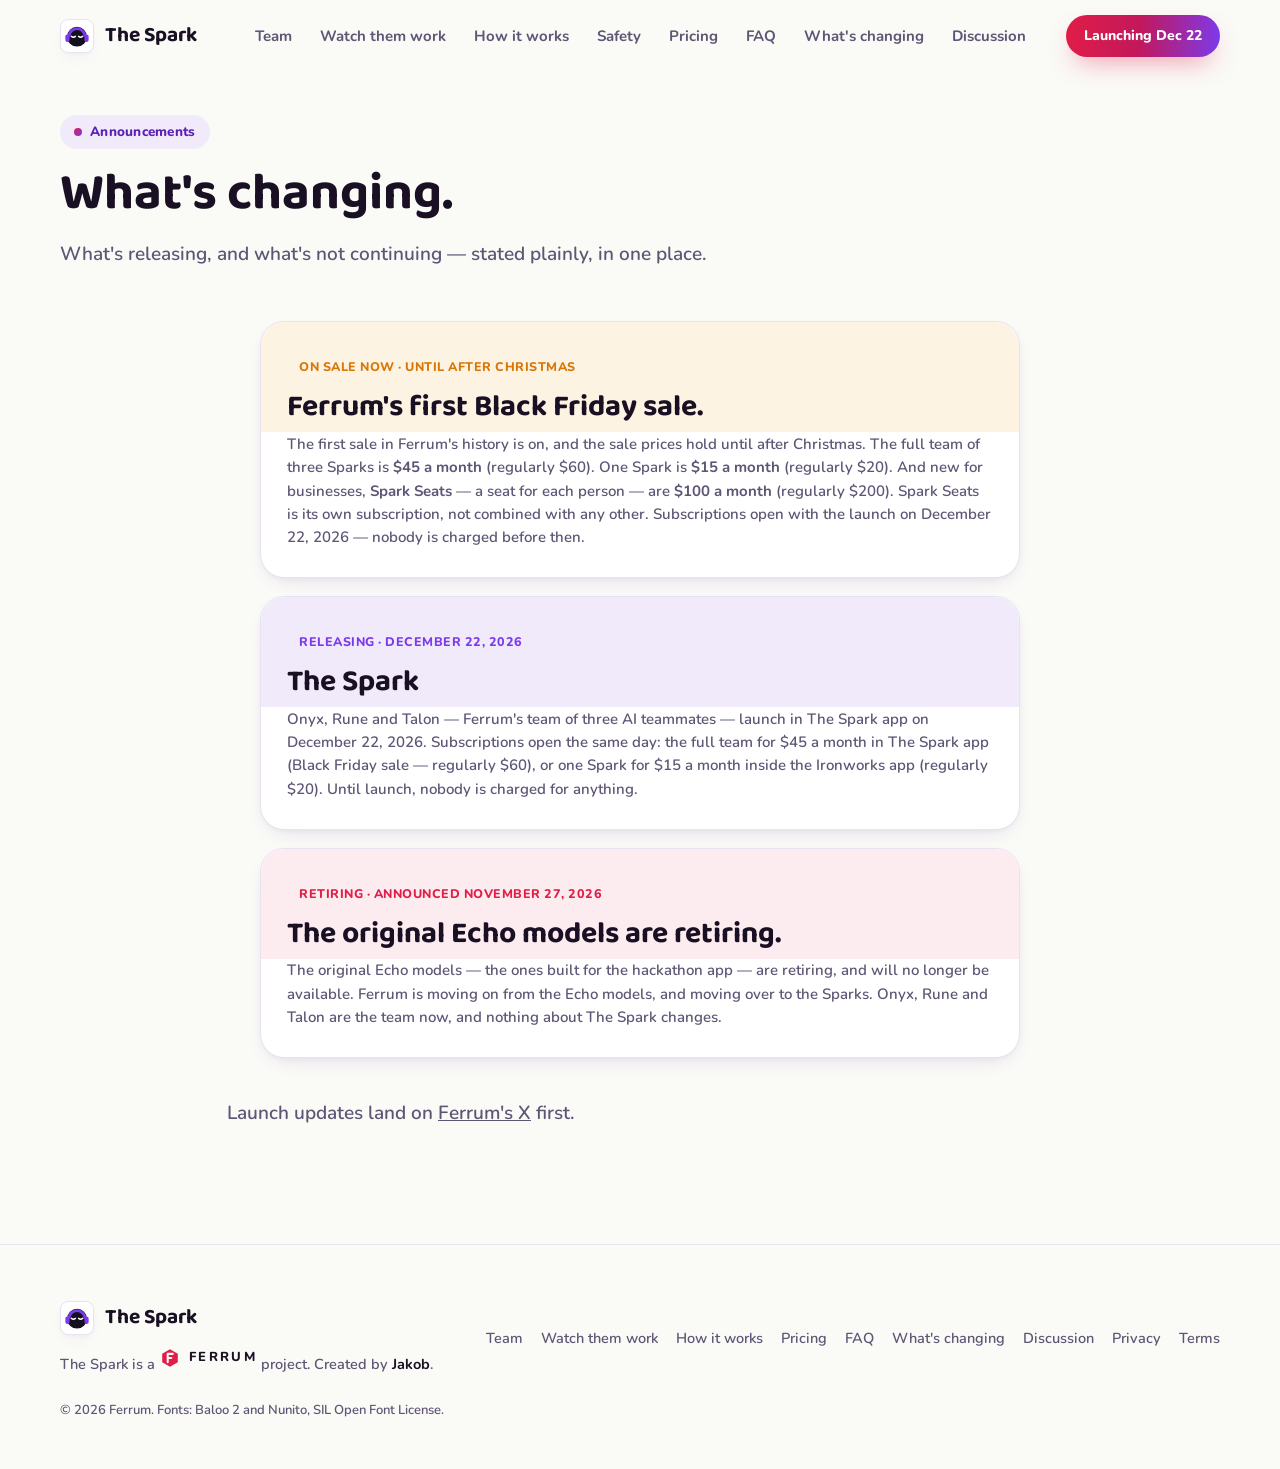
==== commit 032c8519: "Correct Spark Seats price: 00/month on sale, regularly 00" ====
--- a/docs/changes.html
+++ b/docs/changes.html
@@ -45,7 +45,7 @@
       <article class="tcard reveal" style="--i:0;--tint:#FDF3E3;--accent:#D97706">
         <span class="role">On sale now · Until after Christmas</span>
         <h3>Ferrum's first Black Friday sale.</h3>
-        <p>The first sale in Ferrum's history is on, and the sale prices hold until after Christmas. The full team of three Sparks is <b>$45 a month</b> (regularly $60). One Spark is <b>$15 a month</b> (regularly $20). And new for businesses, <b>Spark Seats</b> — a seat for each person — are <b>$19 a seat</b> (regularly $20 a seat; plans start at $200 a month). Spark Seats is its own subscription, not combined with any other. Subscriptions open with the launch on December 22, 2026 — nobody is charged before then.</p>
+        <p>The first sale in Ferrum's history is on, and the sale prices hold until after Christmas. The full team of three Sparks is <b>$45 a month</b> (regularly $60). One Spark is <b>$15 a month</b> (regularly $20). And new for businesses, <b>Spark Seats</b> — a seat for each person — are <b>$100 a month</b> (regularly $200). Spark Seats is its own subscription, not combined with any other. Subscriptions open with the launch on December 22, 2026 — nobody is charged before then.</p>
       </article>
 
       <article class="tcard reveal" style="--i:1;--tint:#F1EAFB;--accent:#7C3AED">
